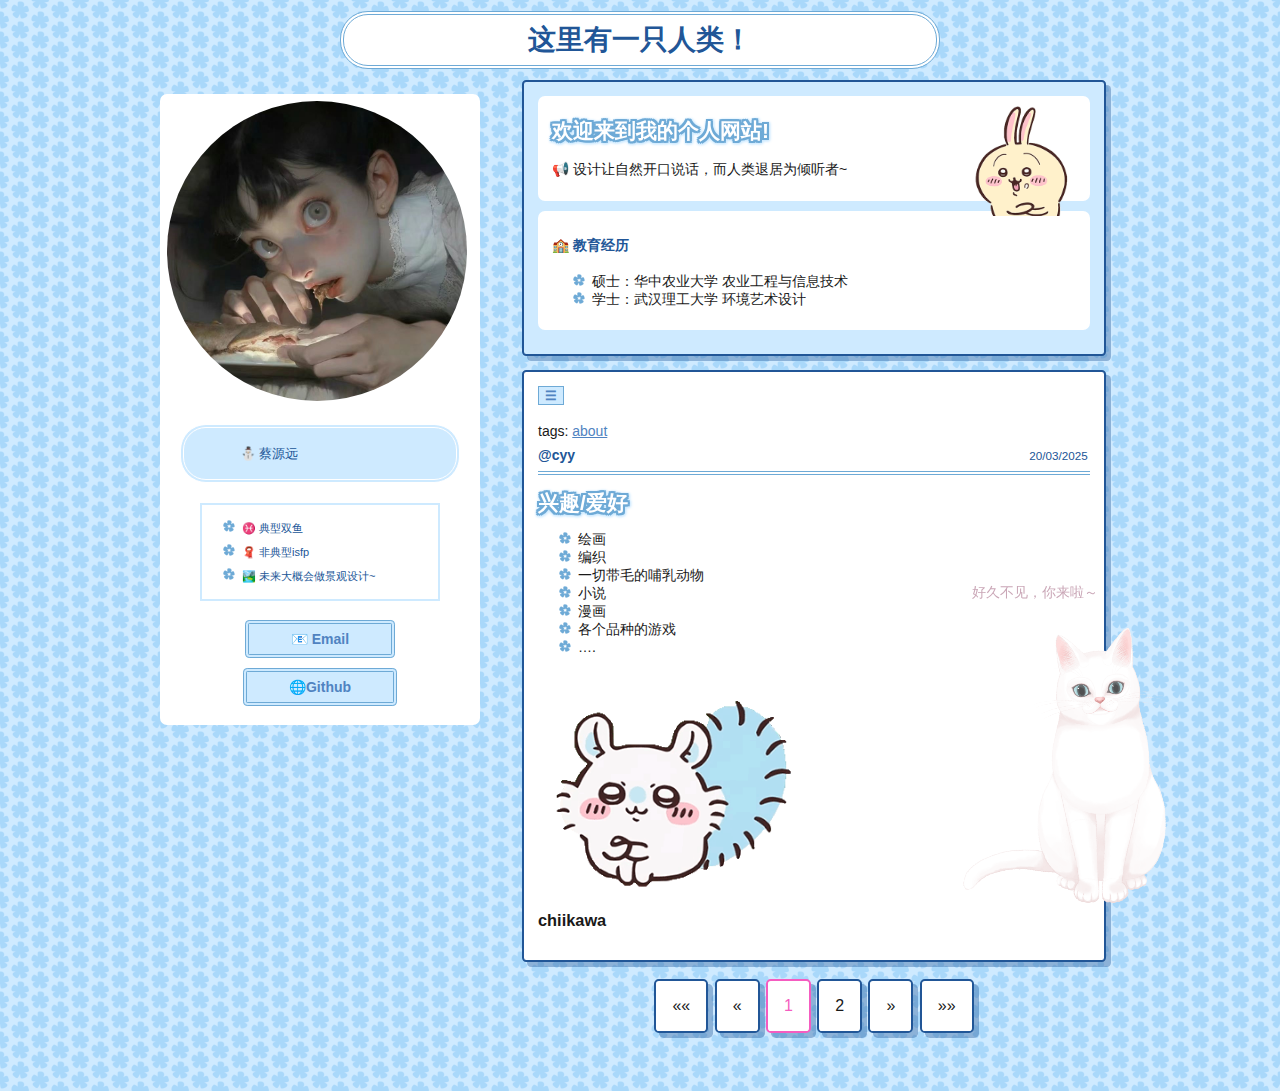
==== index.html @ 4ebfab19 "Add files via upload" ====
<!DOCTYPE html>
<html lang="en">
<head>
    <link rel="stylesheet" href="/assets/live2d/css/live2d.css" />
    <link rel="stylesheet" href="/assets/live2d/css/waifu.css" />
	<meta name="generator" content="Hugo 0.145.0">
    <title>这里有一只人类！</title>
    <link rel="canonical" href="https://ranqin-qu.github.io/">
    
    
    <link rel="icon" href="/favicon.ico">
    
    
    <meta name="description" content="">
    
    
    
    <style>



:root {
    --site-bg: url("/flowertile.png");
    --accent-color: #f55cc0;
    --select-color: #ffc1e9;
    --link-color: #5083C1;
    --bg-color: #CEEAFF;
    --text-color: #191919;
    --bg-color2: white;
    --border-color: #215697;
    --special-text-color: #215697;
    --post-header-color: white;
    --post-shadow-color: #21569760;
    --outline-color: #6EAAD6;
    --outline-color2: #CEEAFF;
    --list-style-type: "<no value>";
    --list-style-image: url("/flower.png");
}

* {
    box-sizing: border-box;
    font-family: Verdana, Geneva, Tahoma, sans-serif;
}

@-moz-document url-prefix() {
    * {
        scrollbar-width: thin;
        scrollbar-color: var(--accent-color) #00000000;
    }
}

::-webkit-scrollbar {
    height: 8px;
    width: 8px;
    background: #00000000;
}

::-webkit-scrollbar-thumb {
    background: var(--accent-color);
    -webkit-border-radius: .3rem;
    -webkit-box-shadow: 0px 1px 2px rgba(0, 0, 0, 0.75);
}

::-webkit-scrollbar-corner {
    background: #000;
}

::selection {
    background: var(--select-color);
    color: var(--border-color);
}

body {
    background-color: var(--bg-color);
    background-image: var(--site-bg);
    margin: 0;
    font-size: 14px;
    color: var(--text-color);
}

p {line-height: 1.5em;}

h1 {
    font-size: 1.5em;
    color: var(--post-header-color);
    filter: drop-shadow(2px 0 0 var(--outline-color)) drop-shadow(0 2px 0 var(--outline-color)) drop-shadow(-2px 0 0 var(--outline-color)) drop-shadow(0 -2px 0 var(--outline-color))drop-shadow(0 1px 1px var(--outline-color2)) drop-shadow(1px 0 1px var(--outline-color2));
}

h4,
h5,
h6 {color: var(--special-text-color);}

header {
    background-size: 100%;
    background-position: center;
    min-height: 80px;
    margin: 0 0;
    align-content: center;
}

header > h1 {
    background-color: var(--bg-color2);
    color: var(--special-text-color);
    margin: 0 auto;
    font-size: 2em;
/*uncomment this line if you want the header text to not take up the full length of the div*/
    /*width: fit-content;*/
    max-width: 600px;
    padding: 6px 12px;
    border-radius: 1em;
    border: 4px double var(--outline-color);
    filter: none;
    text-align: center;
}

ul.pagination {
    display: flex;
    justify-content: center;
    padding: 0;
}

li.page-item {
    list-style: none;
}

li.page-item a{
    display: inline-flex;
    font-size: 1rem;
    margin: .2rem;
    background-color: var(--bg-color2);
    color: var(--text-color);
    padding: 1em;
    border: 2px solid var(--border-color);
    border-radius: .3em;
    margin-bottom: 1em;
    box-shadow: var(--post-shadow-color) 5px 5px;

    text-decoration: none;
    user-select: none;
}

li.page-item.active a{
    color: var(--accent-color);
    border-color: var(--accent-color);
}

li.page-item.disabled a{
    cursor: not-allowed;
}

li.page-item:not(.disabled):not(.active) a:hover{
    background-color: var(--select-color);
    color: var(--accent-color);
    border-color: var(--accent-color);
}

li {
    
        list-style-image: var(--list-style-image);
    
}

nav {margin: 1em;}

nav.links > ul {
    max-width: 960px;
    margin: auto;
    line-height: 3rem;
    list-style-type: none;
    padding-left: 0;
    justify-content: space-evenly;
}

nav.links li {
    text-align: center;
    list-style-image: none;
    list-style-type: none;
}

nav.links li > a {
    font-weight: bold;
    background-color: var(--bg-color);
    border: 4px double var(--outline-color);
    padding: .5em 3em;
    text-decoration: none;
}

nav.links li > a:visited {color: var(--link-color);}
nav.links li > a:hover {
    color: var(--accent-color);
    background-color: var(--select-color);
}

nav.languages {
    margin: .3em;
    text-align: center;
}


nav.languages ul {
    display: inline-block;
}

nav.languages ul li {
    display: inline-block;
}

a {
    color: var(--link-color);
    border-radius: .3em;
    transition: .2s ease-out;
}

a:visited {
    color: var(--text-color);
}

a:hover {
    color: var(--accent-color);
    border-color: var(--accent-color);
    transition: .2s ease;
}

#sidebar {
    background-color: var(--bg-color2);
    color: var(--special-text-color);
    height: fit-content;
    min-width: 320px;
    margin-top: 1em;
    margin-right: 2em;
    border-radius: .5em;
}

.small-box {
    max-width: 240px;
    margin: auto;
    border: 2px solid var(--bg-color);
    font-size: 11px;
    line-height: 1.5rem;
}

#avatar {
    margin: .5em;
    max-width: 320px;
}

/*flower shape generated from here: https://css-generators.com/flower-shapes/ */
.flower {
    width: 300px; 
    aspect-ratio: 1;
    
    
        border-radius: 50%;
    
    
}

#bio {
    margin: 20px;
    padding: .2em;
    background: var(--bg-color);
    border: 4px double var(--bg-color2);
    border-radius: 2em;
    font-size: small;
}

#bio p { margin: 1em; }

#content {
    display: flex;
    max-width: 960px;
    margin: auto;
}

main {
    padding: 1em;
    padding-top: 0;
}

#top {
    background-color: var(--bg-color);
}

#top section {
    background-color: var(--bg-color2);
    border-radius: .5em;
    margin-bottom: 10px;
    padding: .5em 1em;
    width: 100%;
}

article {
    background-color: var(--bg-color2);
    padding: 1em;
    border: 2px solid var(--border-color);
    border-radius: .3em;
    margin-bottom: 1em;
    box-shadow: var(--post-shadow-color) 5px 5px;
}
article img {
    max-width: 100%;
}

.readmore summary {
    font-weight: bold;
    color: var(--special-text-color);
    list-style: none;
    cursor: pointer;
}

header h1 a {
    cursor: pointer;
    text-decoration: none;
    color: var(--special-text-color);
}

header h1 a:visited {
    color: inherit;
}

header h1 a:hover {
    color: inherit;
}

.readmore div {
    display: inline;
}

.readmore div p {
    display: inline;
}

.readmore summary::-webkit-details-marker {
  display: none;
}

.readmore[open] > summary {
    border-bottom: 2px dashed var(--bg-color);
    padding-bottom: .6em;
    margin-bottom: .6em;
}

.post-header {
    color: var(--special-text-color);
    font-weight: bold;
    padding: .5rem 0;
    border-bottom: 4px double var(--outline-color);
}

.timestamp {
    font-weight: normal;
    font-size: smaller;
    margin: .2em;
    float: right;
}

.tag-item p {
    font-size: smaller;
}

.photosetx2,
.photosetx3 {
    display: grid;
    gap: 4px;
    align-items: center;
}

.photosetx2 {grid-template-columns: 1fr 1fr;}
.photosetx3 {grid-template-columns: 1fr 1fr 1fr;}

.cropped {
    width: 156px;
    height: 156px;
    overflow: hidden;
    object-position: 25% 25%;
}
.photosetx2 img,
.photosetx3 img {object-fit: cover;}

.center { text-align: center; }

.img-right {
    max-width: 7.5em;
    max-height: 7.5em;
    float: right;
}

.clearfix::after {
  content: "";
  clear: both;
  display: table;
}

.small-text {
    font-size: 11px;
    text-shadow: var(--bg-color) 1px 1px;
}

.dropbox-btn {
    color: var(--link-color);
    font-weight: bold;
    background-color: var(--bg-color);
    /* border: 4px double var(--outline-color); */
    border: 1px solid var(--outline-color);
    /* padding: .5em 3em; */
    text-decoration: none;
}

.dropbox-content[visible] {
    display: block;
}

.dropbox-content {
    display: none;
    position: absolute;
    z-index: 1
}

.table-of-contents {
    background-color: var(--bg-color2);
    padding: .3em;
    border: 2px solid var(--border-color);
    border-radius: .3em;
    box-shadow: var(--post-shadow-color) 5px 5px;
}

.table-of-contents.sidebar {
    position: sticky;
    top: 1rem;
    height: fit-content;
    width: 10rem;
    flex-shrink: 0;
    max-height: calc(100vh - 2rem);
    overflow-x: auto;
}

.table-of-contents.float {
    width: max-content;
    max-width: 50vw;
    max-height: 50%;
    overflow: auto;
}

.table-of-contents nav {
    margin: 0 .5em;
}

.table-of-contents nav ul {
    margin: .5em 1em;
    padding: 0;
}

.table-of-contents nav li {
    margin: .3em 0;
}

#single-post {
    display: flex;
    gap: 1rem;
}

#single-post > article {
    width: 100%;
    margin-bottom: 0;
}

#single-post > article > #post-toc-mobile {
    display: none;
}

/* these are the mobile styles! */
@media only screen and (max-width: 800px) {
    #content {
        flex-wrap: wrap;
    }
    #sidebar {
        margin: 0;
        width: 100%;
        display: flex;
        flex-wrap: wrap;
        justify-content: center;
        align-items: center;
        border: none;
        border-radius: 0;
    }
    header {min-height: 110px;}
    header > h1 { 
        width: fit-content;
        padding: .3em 1em;
    }
    nav.links > ul {
    /* this stuff makes it wrap around on mobile */
        display: flex;
        flex-wrap: wrap;
        flex-direction: row;
    }
    #bio {width: 50%;}
    
    #sidebar ul {
        line-height: 2em;
        display: flex;
        flex-wrap: wrap;
        gap: 1em;
    }
    #sidebar li {
        margin: .3em 1em;
    }

    #single-post > .table-of-contents.sidebar {
        display: none;
    }

    #single-post > article > #post-toc-mobile {
        display: inline;
    }
}
</style>

    <meta name="viewport" content="width=device-width, initial-scale=1">
    <meta name="robots" content="index, follow">
    <meta charset="utf-8">
</head>
<body>
        <header><h1 id="这里有一只人类！"><a href="https://ranqin-qu.github.io/">这里有一只人类！</a></h1></header>
<main>
    
    
    <div id="content">
    <aside id="sidebar">
        <div id="avatar">
            
            <img class="flower" src="/icon.png">
            
        </div>
        
        <div id="bio">
        
            <blockquote>
<p>⛄ 蔡源远</p></blockquote>

        
        </div>
        
        <div class="small-box">
            
                <ul>
<li>♓ 典型双鱼</li>
<li>🧣 非典型isfp</li>
<li>🏞️ 未来大概会做景观设计~</li>
</ul>

            
            </ul>
        </div>
        
        <nav class="links">
            <ul>
            
            
                <li><a href="3414839135@qq.com">📧 Email </a></li>
            
                <li><a href="https://github.com/ranqin-qu">🌐Github</a></li>
            
            
            </ul>
        </nav>
    </aside>
    <main>
        <article id="top" class="clearfix">
            
            <section>
            <div class="img-right">
                <img src="/usg1.gif">
            </div>
            <div>
            <h1>欢迎来到我的个人网站!</h1>
            
                <p>📢 设计让自然开口说话，而人类退居为倾听者~</p>
            
            </div>
            </section>
            <section>
            <h4>🏫 教育经历</h4>
                <ul>
                
                    <li>硕士：华中农业大学 农业工程与信息技术</li>
                
                    <li>学士：武汉理工大学 环境艺术设计</li>
                
                </ul>
            </section>
            
        </article>
    
    
    
        <article>
            <button id="post-toc-btn-0" class="dropbox-btn" onclick="toggleDropbox('post-toc-0')" >☰</button>
            <div id="post-toc-0" class="dropbox-content table-of-contents float">
                

  <nav class="toc">
  <ul>

      <li>
        <a href="/posts/mysterious-meow/#chiikawa" class="toc-item toc-level-2">
          
          
          
          1.
           chiikawa
        </a>
      </li>
  </ul>
  </nav>

            </div>
            
            <h2><a href="/posts/mysterious-meow/"></a></h2>
            
            tags:
            
            <a href="/tags/about">about</a>
            
            <div class="post-header">
                @cyy <span class="timestamp">20/03/2025</span>
            </div>
            <p><h1 id="兴趣爱好">兴趣/爱好</h1>
<ul>
<li>绘画</li>
<li>编织</li>
<li>一切带毛的哺乳动物</li>
<li>小说</li>
<li>漫画</li>
<li>各个品种的游戏</li>
<li>&hellip;.</li>
</ul></p>
            
            <div class="photosetx2">
                
                <a href="/mmg32.gif" target="_blank"><img src="/mmg32.gif"></a>
                
            </div>
            
            <div class="post-content readmore">
                
                 
                <div id="full-content"><h3 id="chiikawa">chiikawa</h3></div>
                
            </div>
            
        </article>
    
    
    <ul class="pagination pagination-default">
      <li class="page-item disabled">
        <a aria-disabled="true" aria-label="First" class="page-link" role="button" tabindex="-1"><span aria-hidden="true">&laquo;&laquo;</span></a>
      </li>
      <li class="page-item disabled">
        <a aria-disabled="true" aria-label="Previous" class="page-link" role="button" tabindex="-1"><span aria-hidden="true">&laquo;</span></a>
      </li>
      <li class="page-item active">
        <a aria-current="page" aria-label="Page 1" class="page-link" role="button">1</a>
      </li>
      <li class="page-item">
        <a href="/page/2/" aria-label="Page 2" class="page-link" role="button">2</a>
      </li>
      <li class="page-item">
        <a href="/page/2/" aria-label="Next" class="page-link" role="button"><span aria-hidden="true">&raquo;</span></a>
      </li>
      <li class="page-item">
        <a href="/page/2/" aria-label="Last" class="page-link" role="button"><span aria-hidden="true">&raquo;&raquo;</span></a>
      </li>
    </ul>
    <script>
    window.addEventListener('click', e => {
        let dropboxs = document.getElementsByClassName("dropbox-content");
        let dropbox_btns = document.getElementsByClassName("dropbox-btn");

        if (dropbox_btns.namedItem(e.target.id) != null) return;

        if(dropboxs.namedItem(e.target.id) == null) {
            for (let i = 0; i < dropboxs.length; i++) {
                dropboxs[i].removeAttribute("visible");
            }
        }
    }, true)

    function toggleReadMore() {
        var fullContent = document.getElementById("full-content");
        var btnText = document.getElementById("read-more-btn");
        var textContent = document.getElementById("text-content");

        if (fullContent.style.display === "none") {
            textContent.style.display = "none";
            fullContent.style.display = "inline";
            btnText.innerHTML = "read less";
        } else {
            textContent.style.display = "inline";
            fullContent.style.display = "none";
            btnText.innerHTML = "read more";
        }
    }

    function toggleDropbox(id) {
        let dropbox = document.getElementById(id);

        dropbox.toggleAttribute("visible");
    }
    </script>
    </main>

    
</main>
    <script type="text/javascript" src="/assets/live2d/js/jquery.min.js"></script>
    <script type="text/javascript" src="/assets/live2d/js/live2d.js"></script>
    <script type="text/javascript" src="/assets/live2d/js/waifu-tips.js"></script>
    <script type="text/javascript">
    initWidget({
        waifuPath: "/assets/live2d/waifu.json",
        cdnPath: "/assets/live2d/"
    });
    </script>
</body>
</html>
---- assets/live2d/css/live2d.css ----
#landlord {
    user-select: none;
    position: fixed;
    right: 20px;
    bottom: 0;
    width: 280px;
    height: 250px;
    z-index: 10000;
    font-size: 0;
    transition: all .3s ease-in-out;
}

#live2d {
    position: relative;
}

.message {
    opacity: 0;
    width: 300px;
    height: auto;
    margin: auto;
    padding: 7px;
    top: -80px;
    left: -10px;
    text-align: center;
    border: 1px solid rgba(136, 241, 255,.4);
    border-radius: 12px;
    background-color: rgba(133, 255, 240,.4);
    box-shadow: 0 3px 15px 2px rgba(182, 255, 187,.4);
    font-size: 13px;
    font-weight: 400;
    text-overflow: ellipsis;
    text-transform: uppercase;
    overflow: hidden;
    position: absolute;
    animation-delay: 5s;
    animation-duration: 50s;
    animation-iteration-count: infinite;
    animation-name: shake;
    animation-timing-function: ease-in-out;
}

.hide-button {
    position: absolute;
    top: 20px;
    right: 0;
    /* bottom: 30px; */
    display: none;
    overflow: hidden;
    /* padding: 4px; */
    width: 50px;
    height: 20px;
    border: 1px solid rgba(131,240,252,.4);
    color: rgba(131,240,252);
    border-radius: 5px;
    /*box-shadow: 0 3px 15px 2px rgba(180, 228, 248,.4);*/
    text-align: center;
    font-size: 12px;
    cursor: pointer;
}
.switch-button {
    position: absolute;
    top: 50px;
    right: 0;
    /* bottom: 30px; */
    display: none;
    overflow: hidden;
    /* padding: 4px; */
    width: 50px;
    height: 20px;
    border: 1px solid rgba(131,240,252,.4);
    color: rgba(131,240,252);
    border-radius: 5px;
    /*box-shadow: 0 3px 15px 2px rgba(180, 228, 248,.4);*/
    text-align: center;
    font-size: 12px;
    cursor: pointer;
}

.hide-button:hover {
    border: 1px solid rgb(19,121,193, .5);
    background: rgb(19,121,193);
}
.switch-button:hover {
    border: 1px solid rgb(19,121,193, .5);
    background: rgb(19,121,193);
}

@media (max-width: 860px) {
    #landlord {
        display: none;
    }
}

@keyframes shake {
    2% {
        transform: translate(0.5px, -1.5px) rotate(-0.5deg);
    }

    4% {
        transform: translate(0.5px, 1.5px) rotate(1.5deg);
    }

    6% {
        transform: translate(1.5px, 1.5px) rotate(1.5deg);
    }

    8% {
        transform: translate(2.5px, 1.5px) rotate(0.5deg);
    }

    10% {
        transform: translate(0.5px, 2.5px) rotate(0.5deg);
    }

    12% {
        transform: translate(1.5px, 1.5px) rotate(0.5deg);
    }

    14% {
        transform: translate(0.5px, 0.5px) rotate(0.5deg);
    }

    16% {
        transform: translate(-1.5px, -0.5px) rotate(1.5deg);
    }

    18% {
        transform: translate(0.5px, 0.5px) rotate(1.5deg);
    }

    20% {
        transform: translate(2.5px, 2.5px) rotate(1.5deg);
    }

    22% {
        transform: translate(0.5px, -1.5px) rotate(1.5deg);
    }

    24% {
        transform: translate(-1.5px, 1.5px) rotate(-0.5deg);
    }

    26% {
        transform: translate(1.5px, 0.5px) rotate(1.5deg);
    }

    28% {
        transform: translate(-0.5px, -0.5px) rotate(-0.5deg);
    }

    30% {
        transform: translate(1.5px, -0.5px) rotate(-0.5deg);
    }

    32% {
        transform: translate(2.5px, -1.5px) rotate(1.5deg);
    }

    34% {
        transform: translate(2.5px, 2.5px) rotate(-0.5deg);
    }

    36% {
        transform: translate(0.5px, -1.5px) rotate(0.5deg);
    }

    38% {
        transform: translate(2.5px, -0.5px) rotate(-0.5deg);
    }

    40% {
        transform: translate(-0.5px, 2.5px) rotate(0.5deg);
    }

    42% {
        transform: translate(-1.5px, 2.5px) rotate(0.5deg);
    }

    44% {
        transform: translate(-1.5px, 1.5px) rotate(0.5deg);
    }

    46% {
        transform: translate(1.5px, -0.5px) rotate(-0.5deg);
    }

    48% {
        transform: translate(2.5px, -0.5px) rotate(0.5deg);
    }

    50% {
        transform: translate(-1.5px, 1.5px) rotate(0.5deg);
    }

    52% {
        transform: translate(-0.5px, 1.5px) rotate(0.5deg);
    }

    54% {
        transform: translate(-1.5px, 1.5px) rotate(0.5deg);
    }

    56% {
        transform: translate(0.5px, 2.5px) rotate(1.5deg);
    }

    58% {
        transform: translate(2.5px, 2.5px) rotate(0.5deg);
    }

    60% {
        transform: translate(2.5px, -1.5px) rotate(1.5deg);
    }

    62% {
        transform: translate(-1.5px, 0.5px) rotate(1.5deg);
    }

    64% {
        transform: translate(-1.5px, 1.5px) rotate(1.5deg);
    }

    66% {
        transform: translate(0.5px, 2.5px) rotate(1.5deg);
    }

    68% {
        transform: translate(2.5px, -1.5px) rotate(1.5deg);
    }

    70% {
        transform: translate(2.5px, 2.5px) rotate(0.5deg);
    }

    72% {
        transform: translate(-0.5px, -1.5px) rotate(1.5deg);
    }

    74% {
        transform: translate(-1.5px, 2.5px) rotate(1.5deg);
    }

    76% {
        transform: translate(-1.5px, 2.5px) rotate(1.5deg);
    }

    78% {
        transform: translate(-1.5px, 2.5px) rotate(0.5deg);
    }

    80% {
        transform: translate(-1.5px, 0.5px) rotate(-0.5deg);
    }

    82% {
        transform: translate(-1.5px, 0.5px) rotate(-0.5deg);
    }

    84% {
        transform: translate(-0.5px, 0.5px) rotate(1.5deg);
    }

    86% {
        transform: translate(2.5px, 1.5px) rotate(0.5deg);
    }

    88% {
        transform: translate(-1.5px, 0.5px) rotate(1.5deg);
    }

    90% {
        transform: translate(-1.5px, -0.5px) rotate(-0.5deg);
    }

    92% {
        transform: translate(-1.5px, -1.5px) rotate(1.5deg);
    }

    94% {
        transform: translate(0.5px, 0.5px) rotate(-0.5deg);
    }

    96% {
        transform: translate(2.5px, -0.5px) rotate(-0.5deg);
    }

    98% {
        transform: translate(-1.5px, -1.5px) rotate(-0.5deg);
    }

    0%, 100% {
        transform: translate(0, 0) rotate(0);
    }
}
---- assets/live2d/css/waifu.css ----
#waifu-toggle {
  background-color: #caa7b7;
  border-radius: 8px;
  bottom: 66px;
  color: #fff;
  cursor: pointer;
  font-size: 12px;
  left: 0;
  margin-left: -100px;
  padding: 5px 2px 5px 5px;
  position: fixed;
  transition: margin-left 1s;
  width: 62px;
  writing-mode: vertical-rl;
}

#waifu-toggle.waifu-toggle-active {
  margin-left: -50px;
}

#waifu-toggle.waifu-toggle-active:hover {
  margin-left: -30px;
}

#waifu {
  bottom: -1000px;
  /*left: 80%;*/
  right: 28px;
  line-height: 0;
  margin-bottom: -15px;
  position: fixed;
  transform: translateY(3px);
  transition: transform .3s ease-in-out, bottom 3s ease-in-out;
  z-index: 999;
}

#waifu:hover {
  transform: translateY(0);
}

#waifu-tips {
  animation: shake 50s ease-in-out 5s infinite;
  border-radius: 12px;
  box-shadow: 0 3px 15px 2px transparent;
  font-size: 14px;
  line-height: 24px;
  margin: -30px 20px;
  min-height: 70px;
  opacity: 0;
  overflow: hidden;
  padding: -20px 10px;
  position: absolute;
  text-overflow: ellipsis;
  transition: opacity 1s;
  width: 220px;
  word-break: break-all;
  color: #caa7b7;
  /*#b30450e8*/
}

#waifu-tips.waifu-tips-active {
  opacity: 1;
  transition: opacity .2s;
}

#waifu-tips span {
  color: #d4237a;
}

#waifu-tool span {
  display: block;
  cursor: pointer;
  color: #5b6c7d;
  transition: .2s;
}

#waifu #live2d {
  cursor: grab;
  height: 300px;
  position: relative;
  width: 300px;
}

#waifu #live2d:active {
  cursor: grabbing;
}

#waifu-tool {
  color: #aaa;
  opacity: 0;
  position: relative;
  left: 240px;
  bottom: 210px;
  transition: opacity 1s;
  width: 44px;
  height: 250px;
}


#waifu:hover #waifu-tool {
  opacity: 1;
}

#waifu-tool span {
  color: #7b8c9d;
  cursor: pointer;
  display: block;
  line-height: 30px;
  text-align: center;
  transition: color .3s;
  margin-top: 18%;
}

#waifu-tool span:hover {
  color: #0684bd; /* #34495e */
}

#waifu-tool span img {
  width: 45%;
}

@keyframes shake {
  2% {
    transform: translate(.5px, -1.5px) rotate(-.5deg);
  }

  4% {
    transform: translate(.5px, 1.5px) rotate(1.5deg);
  }

  6% {
    transform: translate(1.5px, 1.5px) rotate(1.5deg);
  }

  8% {
    transform: translate(2.5px, 1.5px) rotate(.5deg);
  }

  10% {
    transform: translate(.5px, 2.5px) rotate(.5deg);
  }

  12% {
    transform: translate(1.5px, 1.5px) rotate(.5deg);
  }

  14% {
    transform: translate(.5px, .5px) rotate(.5deg);
  }

  16% {
    transform: translate(-1.5px, -.5px) rotate(1.5deg);
  }

  18% {
    transform: translate(.5px, .5px) rotate(1.5deg);
  }

  20% {
    transform: translate(2.5px, 2.5px) rotate(1.5deg);
  }

  22% {
    transform: translate(.5px, -1.5px) rotate(1.5deg);
  }

  24% {
    transform: translate(-1.5px, 1.5px) rotate(-.5deg);
  }

  26% {
    transform: translate(1.5px, .5px) rotate(1.5deg);
  }

  28% {
    transform: translate(-.5px, -.5px) rotate(-.5deg);
  }

  30% {
    transform: translate(1.5px, -.5px) rotate(-.5deg);
  }

  32% {
    transform: translate(2.5px, -1.5px) rotate(1.5deg);
  }

  34% {
    transform: translate(2.5px, 2.5px) rotate(-.5deg);
  }

  36% {
    transform: translate(.5px, -1.5px) rotate(.5deg);
  }

  38% {
    transform: translate(2.5px, -.5px) rotate(-.5deg);
  }

  40% {
    transform: translate(-.5px, 2.5px) rotate(.5deg);
  }

  42% {
    transform: translate(-1.5px, 2.5px) rotate(.5deg);
  }

  44% {
    transform: translate(-1.5px, 1.5px) rotate(.5deg);
  }

  46% {
    transform: translate(1.5px, -.5px) rotate(-.5deg);
  }

  48% {
    transform: translate(2.5px, -.5px) rotate(.5deg);
  }

  50% {
    transform: translate(-1.5px, 1.5px) rotate(.5deg);
  }

  52% {
    transform: translate(-.5px, 1.5px) rotate(.5deg);
  }

  54% {
    transform: translate(-1.5px, 1.5px) rotate(.5deg);
  }

  56% {
    transform: translate(.5px, 2.5px) rotate(1.5deg);
  }

  58% {
    transform: translate(2.5px, 2.5px) rotate(.5deg);
  }

  60% {
    transform: translate(2.5px, -1.5px) rotate(1.5deg);
  }

  62% {
    transform: translate(-1.5px, .5px) rotate(1.5deg);
  }

  64% {
    transform: translate(-1.5px, 1.5px) rotate(1.5deg);
  }

  66% {
    transform: translate(.5px, 2.5px) rotate(1.5deg);
  }

  68% {
    transform: translate(2.5px, -1.5px) rotate(1.5deg);
  }

  70% {
    transform: translate(2.5px, 2.5px) rotate(.5deg);
  }

  72% {
    transform: translate(-.5px, -1.5px) rotate(1.5deg);
  }

  74% {
    transform: translate(-1.5px, 2.5px) rotate(1.5deg);
  }

  76% {
    transform: translate(-1.5px, 2.5px) rotate(1.5deg);
  }

  78% {
    transform: translate(-1.5px, 2.5px) rotate(.5deg);
  }

  80% {
    transform: translate(-1.5px, .5px) rotate(-.5deg);
  }

  82% {
    transform: translate(-1.5px, .5px) rotate(-.5deg);
  }

  84% {
    transform: translate(-.5px, .5px) rotate(1.5deg);
  }

  86% {
    transform: translate(2.5px, 1.5px) rotate(.5deg);
  }

  88% {
    transform: translate(-1.5px, .5px) rotate(1.5deg);
  }

  90% {
    transform: translate(-1.5px, -.5px) rotate(-.5deg);
  }

  92% {
    transform: translate(-1.5px, -1.5px) rotate(1.5deg);
  }

  94% {
    transform: translate(.5px, .5px) rotate(-.5deg);
  }

  96% {
    transform: translate(2.5px, -.5px) rotate(-.5deg);
  }

  98% {
    transform: translate(-1.5px, -1.5px) rotate(-.5deg);
  }

  0%, 100% {
    transform: translate(0, 0) rotate(0);
  }
}
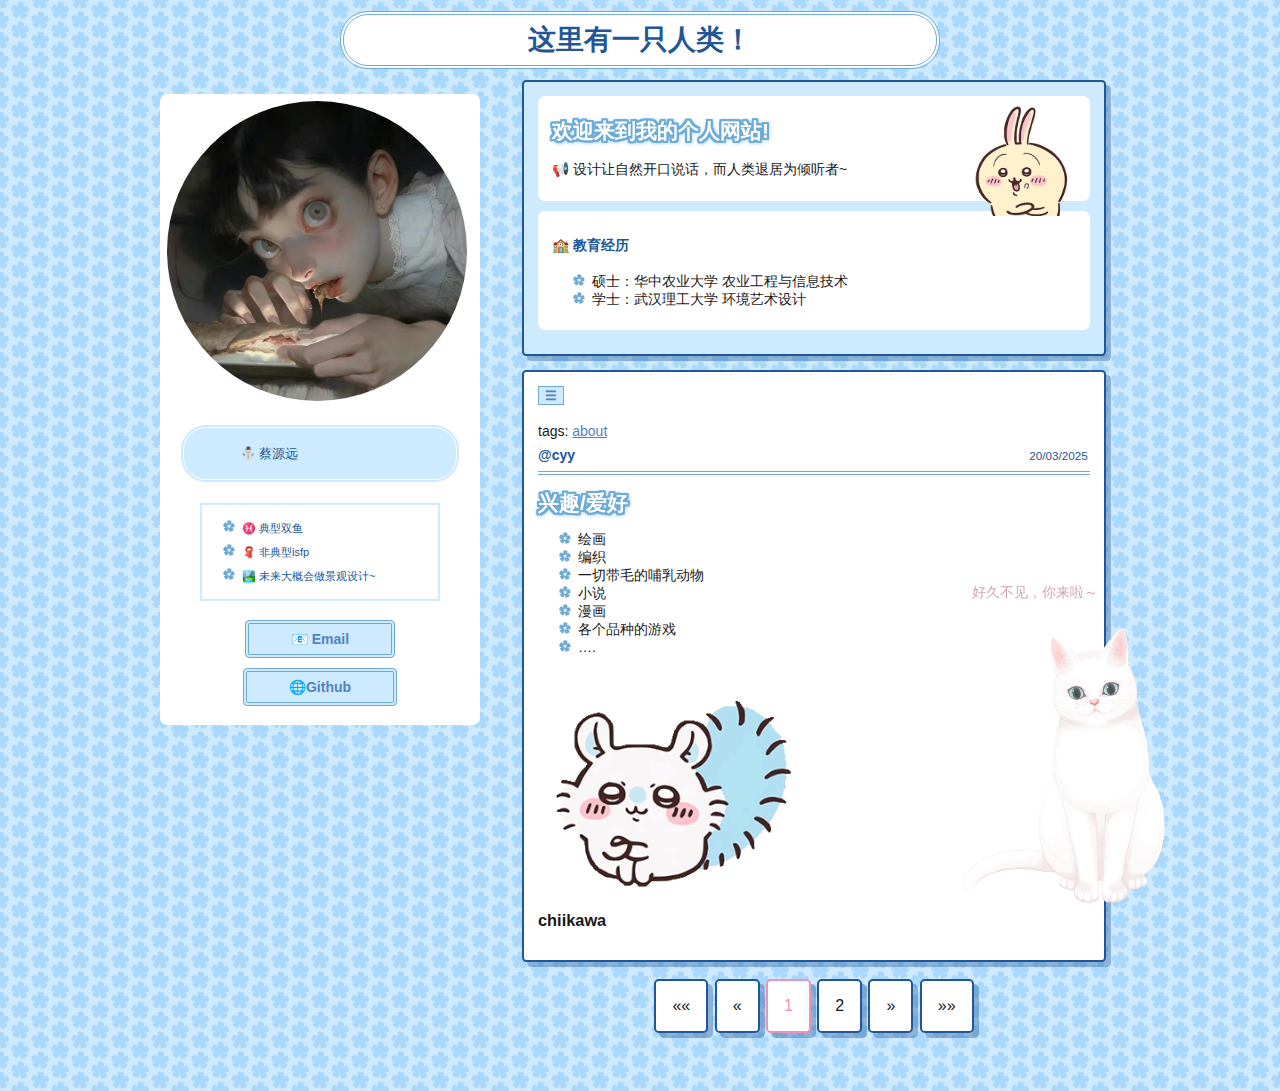
==== commit 7e730d4e: "Add files via upload" ====
--- a/index.html
+++ b/index.html
@@ -21,7 +21,7 @@
 
 :root {
     --site-bg: url("/flowertile.png");
-    --accent-color: #f55cc0;
+    --accent-color: #f092b6;
     --select-color: #ffc1e9;
     --link-color: #5083C1;
     --bg-color: #CEEAFF;
